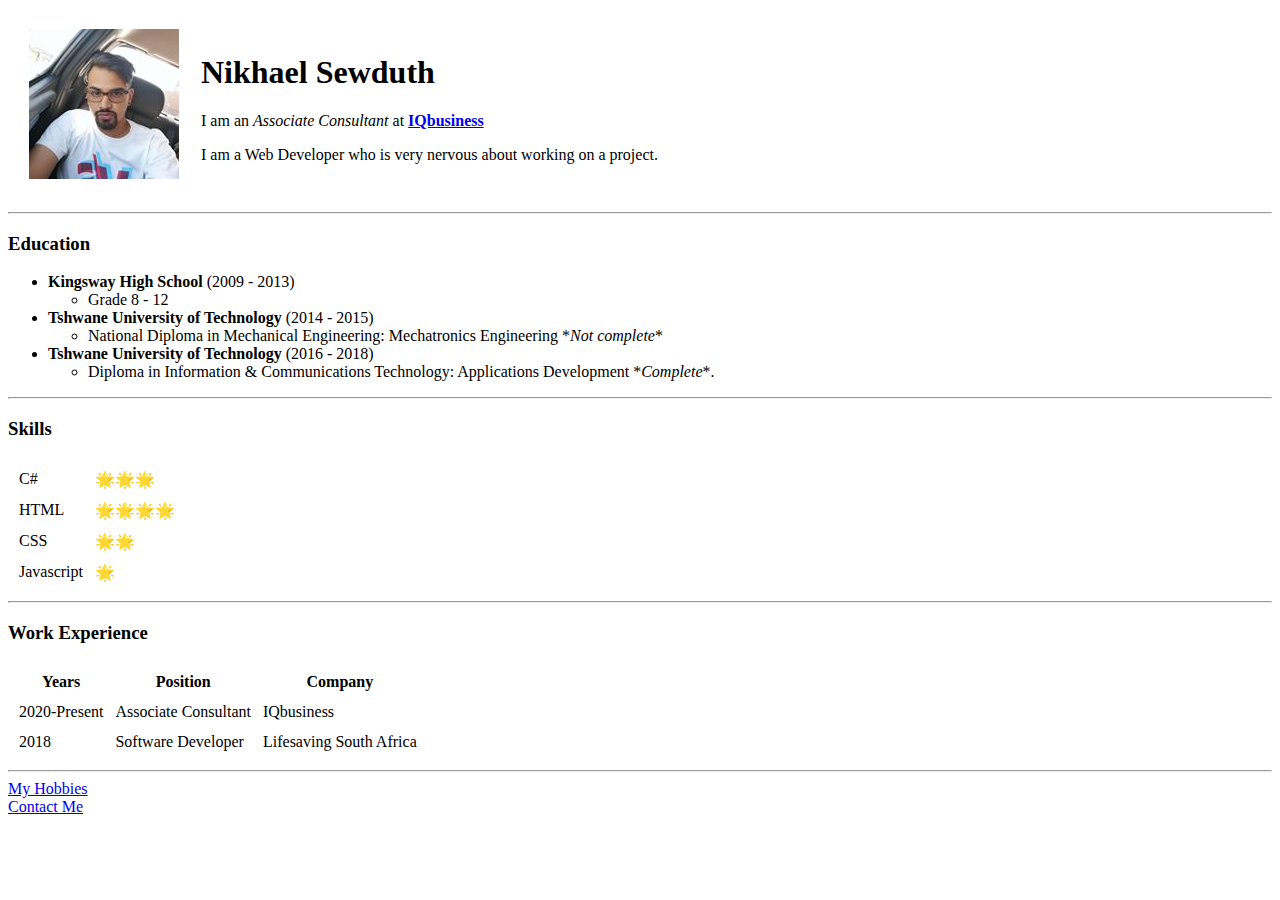
==== index.html @ 05209c16 "Added initial cv website files" ====
<!DOCTYPE html>
<html lang="en" dir="ltr">

<head>
  <meta charset="utf-8">
  <title>Nikhael's Personal Site</title>
</head>

<body>
  <table cellspacing="20">
    <tr>
      <td><img src="Images/Me.jpg" alt="Nikhael Profile Picture"></td>
      <td>
        <h1>Nikhael Sewduth</h1>
        <p>
          I am an
          <em>Associate Consultant</em>
          at
          <strong><a href="https://iqbusiness.net/">IQbusiness</a></strong>
        </p>
        <p>
          I am a Web Developer who is very nervous about working on a project.
        </p>
      </td>
    </tr>
  </table>


  <hr>
  <h3>Education</h3>
  <ul>
    <li><strong>Kingsway High School</strong> (2009 - 2013)</li>
    <ul>
      <li>Grade 8 - 12</li>
    </ul>
    <li><strong>Tshwane University of Technology</strong> (2014 - 2015)</li>
    <ul>
      <li>National Diploma in Mechanical Engineering: Mechatronics Engineering *<em>Not complete</em>*</li>
    </ul>
    <li><strong>Tshwane University of Technology</strong> (2016 - 2018)</li>
    <ul>
      <li>Diploma in Information & Communications Technology: Applications Development *<em>Complete</em>*.</li>
    </ul>
  </ul>
  <hr>
  <h3>Skills</h3>
  <table cellspacing="10">
    <tr>
      <td>C#</td>
      <td>🌟🌟🌟</td>
    </tr>
    <tr>
      <td>HTML</td>
      <td>🌟🌟🌟🌟</td>
    </tr>
    <tr>
      <td>CSS</td>
      <td>🌟🌟</td>
    </tr>
    <tr>
      <td>Javascript</td>
      <td>🌟</td>
    </tr>
  </table>
  <hr>
  <h3>Work Experience</h3>
  <table cellspacing="10">
    <thead>
      <tr>
        <th>Years</th>
        <th>Position</th>
        <th>Company</th>
      </tr>
    </thead>
    <tbody>
      <tr>
        <td>2020-Present</td>
        <td>Associate Consultant</td>
        <td>IQbusiness</td>
      </tr>
      <tr>
        <td>2018</td>
        <td>Software Developer</td>
        <td>Lifesaving South Africa</td>
      </tr>
    </tbody>
    <tfoot>

    </tfoot>


  </table>

  <hr>
  <a href="Hobbies.html">My Hobbies</a>
  <br>
  <a href="Contact-Details.html">Contact Me</a>
</body>

</html>
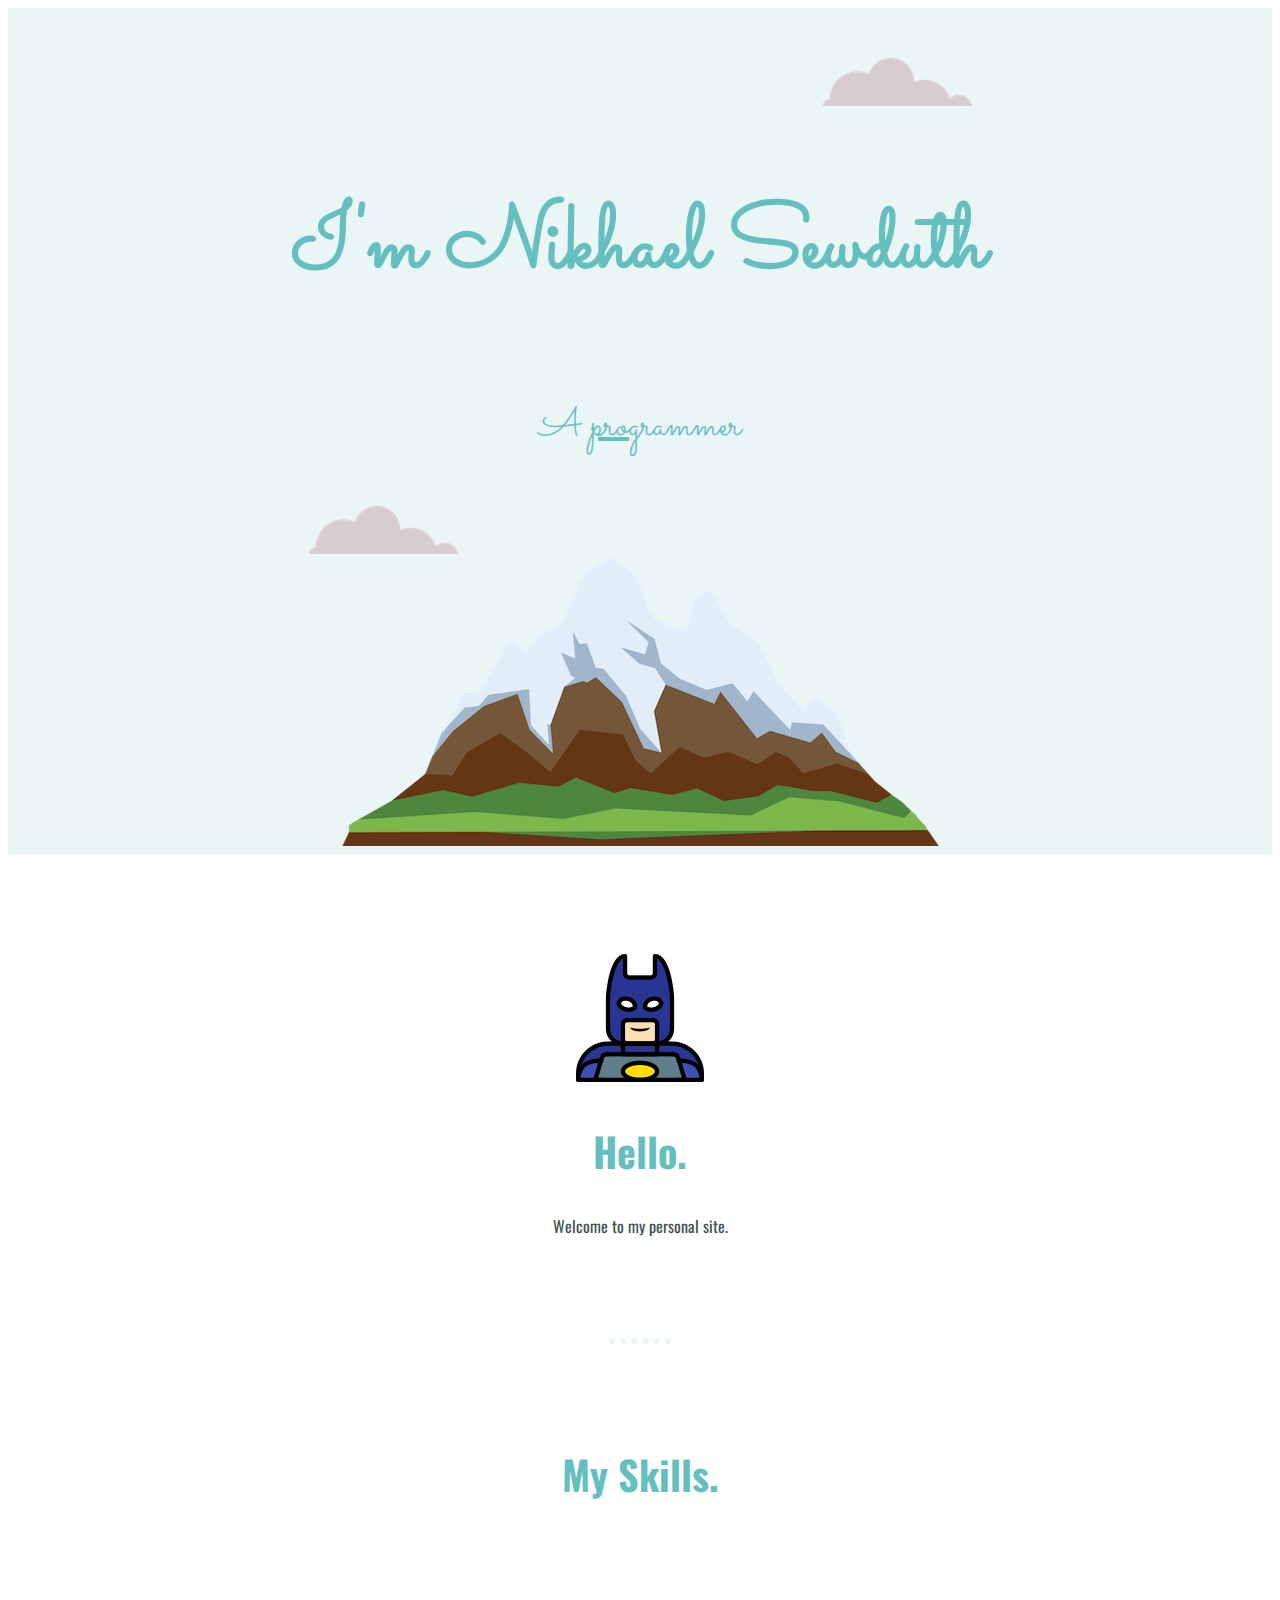
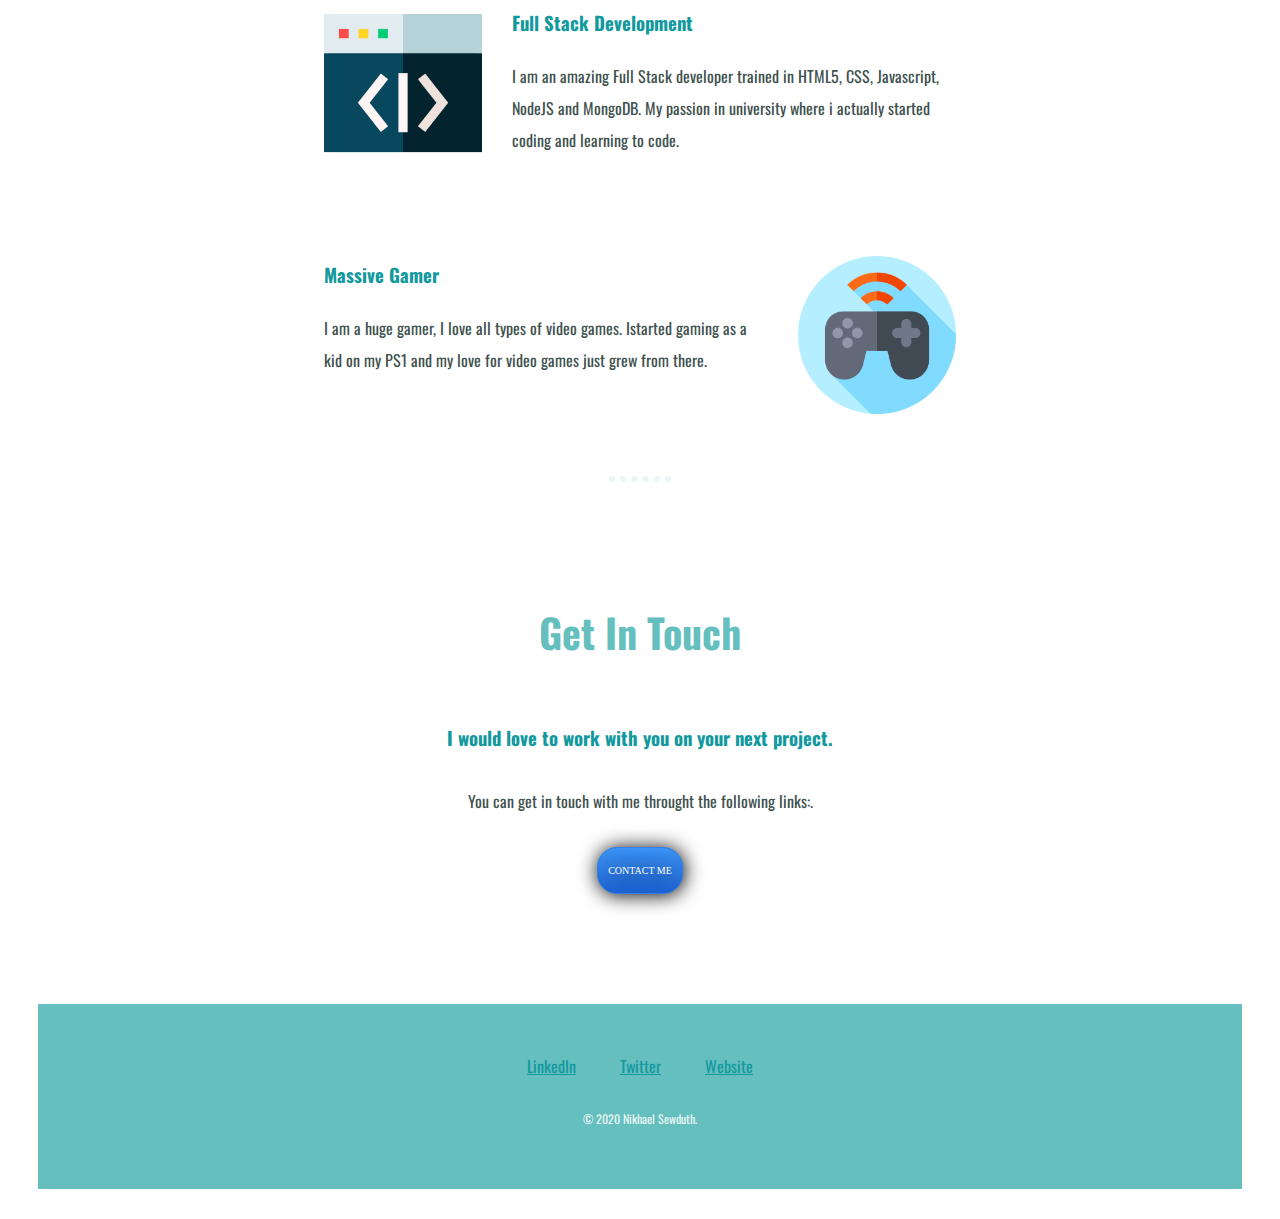
==== commit 374d6439: "Full site with css" ====
--- a/index.html
+++ b/index.html
@@ -1,100 +1,56 @@
 <!DOCTYPE html>
 <html lang="en" dir="ltr">
+  <head>
+    <meta charset="utf-8">
+    <title>Nikhael Sewduth</title>
+    <link rel="stylesheet" href="css/styles.css">
+    <link rel="icon" href="favicon.ico">
+  <link href="https://fonts.googleapis.com/css?family=Oswald|Sacramento&display=swap" rel="stylesheet">
+  <body>
+    <div class="top-container">
+      <img class="top-cloud" src="images/cloud.png" alt="cloud-img">
+      <h1>I'm Nikhael Sewduth</h1>
+      <h2 class="programmer">A <span class="pro">pro</span>grammer</h2>
+      <img class="bottom-cloud" src="images/cloud.png" alt="cloud-img">
+      <img src="images/mountain.png" alt="mountain-img">
+    </div>
 
-<head>
-  <meta charset="utf-8">
-  <title>Nikhael's Personal Site</title>
-</head>
-
-<body>
-  <table cellspacing="20">
-    <tr>
-      <td><img src="Images/Me.jpg" alt="Nikhael Profile Picture"></td>
-      <td>
-        <h1>Nikhael Sewduth</h1>
-        <p>
-          I am an
-          <em>Associate Consultant</em>
-          at
-          <strong><a href="https://iqbusiness.net/">IQbusiness</a></strong>
-        </p>
-        <p>
-          I am a Web Developer who is very nervous about working on a project.
-        </p>
-      </td>
-    </tr>
-  </table>
+    <html><head><meta http-equiv="Content-Type" content="text/html; charset=windows-1252"></head><body><div class="middle-container">
+    <div class="profile">
+      <img src="images/batman.png" alt="profile-picture">
+      <h2>Hello.</h2>
+      <p class="welcome">Welcome to my personal site.</p>
+    </div>
+    <hr class="dot">
+    <div class="skills">
+      <h2>My Skills.</h2>
+      <div class="skill-row">
+        <img class="code-img" src="images/code.png" alt="code">
+        <h3 class="code">Full Stack Development</h3>
+        <p class="code">I am an amazing Full Stack developer trained in HTML5, CSS, Javascript, NodeJS and MongoDB. My passion in university where i actually started coding and learning to code.</p>
+      </div>
+      <div class="skill-row">
+        <img class="gamer-img" src="images/game-boy-advance.png" alt="controller">
+        <h3 class="gamer">Massive Gamer</h3>
+        <p class="gamer">I am a huge gamer, I love all types of video games. Istarted gaming as a kid on my PS1 and my love for video games just grew from there.</p>
+      </div>
+    </div>
+    <hr>
+    <div class="contact-me">
+      <h2>Get In Touch</h2>
+      <h3>I would love to work with you on your next project.</h3>
+      <p>You can get in touch with me throught the following links:.</p>
+      <a class="btn-contact" href="mailto:nikhael136@gmail.com">CONTACT ME</a>
+    </div>
+  </div>
 
 
-  <hr>
-  <h3>Education</h3>
-  <ul>
-    <li><strong>Kingsway High School</strong> (2009 - 2013)</li>
-    <ul>
-      <li>Grade 8 - 12</li>
-    </ul>
-    <li><strong>Tshwane University of Technology</strong> (2014 - 2015)</li>
-    <ul>
-      <li>National Diploma in Mechanical Engineering: Mechatronics Engineering *<em>Not complete</em>*</li>
-    </ul>
-    <li><strong>Tshwane University of Technology</strong> (2016 - 2018)</li>
-    <ul>
-      <li>Diploma in Information & Communications Technology: Applications Development *<em>Complete</em>*.</li>
-    </ul>
-  </ul>
-  <hr>
-  <h3>Skills</h3>
-  <table cellspacing="10">
-    <tr>
-      <td>C#</td>
-      <td>🌟🌟🌟</td>
-    </tr>
-    <tr>
-      <td>HTML</td>
-      <td>🌟🌟🌟🌟</td>
-    </tr>
-    <tr>
-      <td>CSS</td>
-      <td>🌟🌟</td>
-    </tr>
-    <tr>
-      <td>Javascript</td>
-      <td>🌟</td>
-    </tr>
-  </table>
-  <hr>
-  <h3>Work Experience</h3>
-  <table cellspacing="10">
-    <thead>
-      <tr>
-        <th>Years</th>
-        <th>Position</th>
-        <th>Company</th>
-      </tr>
-    </thead>
-    <tbody>
-      <tr>
-        <td>2020-Present</td>
-        <td>Associate Consultant</td>
-        <td>IQbusiness</td>
-      </tr>
-      <tr>
-        <td>2018</td>
-        <td>Software Developer</td>
-        <td>Lifesaving South Africa</td>
-      </tr>
-    </tbody>
-    <tfoot>
+  <div class="bottom-container">
+    <a class="footer-link" href="https://www.linkedin.com/">LinkedIn</a>
+    <a class="footer-link" href="https://twitter.com/">Twitter</a>
+    <a class="footer-link" href="https://www.appbrewery.co/">Website</a>
+    <p class="copyright">© 2020 Nikhael Sewduth.</p>
+  </div>
 
-    </tfoot>
-
-
-  </table>
-
-  <hr>
-  <a href="Hobbies.html">My Hobbies</a>
-  <br>
-  <a href="Contact-Details.html">Contact Me</a>
-</body>
-
+  </body>
 </html>
--- a/css/styles.css
+++ b/css/styles.css
@@ -0,0 +1,147 @@
+body {
+color: #40514E;
+  text-align: center;
+  font-family: 'Oswald', sans-serif;
+}
+
+h1 {
+  font-size: 5.625rem;
+  margin-top: 50px;
+  font-family: 'Sacramento', cursive;
+  color: #66BFBF;
+  line-height: 2;
+}
+
+h2 {
+  font-size: 2.5rem;
+  color: #66BFBF;
+}
+
+h3 {
+  color: #11999E;
+}
+
+a {
+  color: #11999E;
+  margin: 10px 20px;
+}
+
+hr{
+  border: dotted #EAF6F6 6px;
+  border-bottom: none;
+  width: 4%;
+  margin: 100px auto;
+}
+
+
+.top-container {
+  background-color: #EAF6F6;
+  position: relative;
+  padding-top: 100px;
+  font-family: 'Sacramento', cursive;
+}
+
+.middle-container{
+  margin: 100px 0;
+}
+
+.programmer {
+  font-weight: normal;
+}
+
+.pro {
+  text-decoration: underline;
+}
+
+.welcome {
+  color: #40514E;
+}
+
+.skill-row {
+  width: 50%;
+  margin: 100px auto;
+  text-align: left;
+  line-height: 2;
+}
+
+.code-img {
+  width: 25%;
+  float: left;
+  margin-right: 30px;
+}
+
+.gamer-img {
+  width: 25%;
+  float: right;
+  margin-left: 30px;
+}
+
+.bottom-cloud {
+  position: absolute;
+  left: 300px;
+  bottom: 300px;
+}
+
+.top-cloud {
+  position: absolute;
+  top: 50px;
+  right: 300px
+}
+
+.bottom-container{
+  background-color: #66BFBF;
+  margin: 30px;
+  padding: 50px;
+}
+
+.contact-me{
+  line-height: 2.5;
+}
+
+.btn-contact {
+   background: #3D94F6;
+   background-image: -webkit-linear-gradient(top, #3D94F6, #1E62D0);
+   background-image: -moz-linear-gradient(top, #3D94F6, #1E62D0);
+   background-image: -ms-linear-gradient(top, #3D94F6, #1E62D0);
+   background-image: -o-linear-gradient(top, #3D94F6, #1E62D0);
+   background-image: linear-gradient(to bottom, #3D94F6, #1E62D0);
+   -webkit-border-radius: 20px;
+   -moz-border-radius: 20px;
+   border-radius: 20px;
+   color: #FFFFFF;
+   font-family: Verdana;
+   font-size: 10px;
+   font-weight: 100;
+   padding: 10px;
+   box-shadow: 1px 1px 20px 0px #000000;
+   -webkit-box-shadow: 1px 1px 20px 0px #000000;
+   -moz-box-shadow: 1px 1px 20px 0px #000000;
+   text-shadow: 1px 1px 20px #000000;
+   border: solid #337FED 1px;
+   text-decoration: none;
+   display: inline-block;
+   cursor: pointer;
+   text-align: center;
+}
+
+.btn-contact:hover {
+   border: solid #0059A0 1px;
+   background: #1E62D0;
+   background-image: -webkit-linear-gradient(top, #1E62D0, #3D94F6);
+   background-image: -moz-linear-gradient(top, #1E62D0, #3D94F6);
+   background-image: -ms-linear-gradient(top, #1E62D0, #3D94F6);
+   background-image: -o-linear-gradient(top, #1E62D0, #3D94F6);
+   background-image: linear-gradient(to bottom, #1E62D0, #3D94F6);
+   -webkit-border-radius: 20px;
+   -moz-border-radius: 20px;
+   border-radius: 20px;
+   text-decoration: none;
+}
+
+
+
+.copyright{
+  color: #EAF6F6;
+  font-size: 0.75rem;
+  padding: 20px 0 0;
+}
